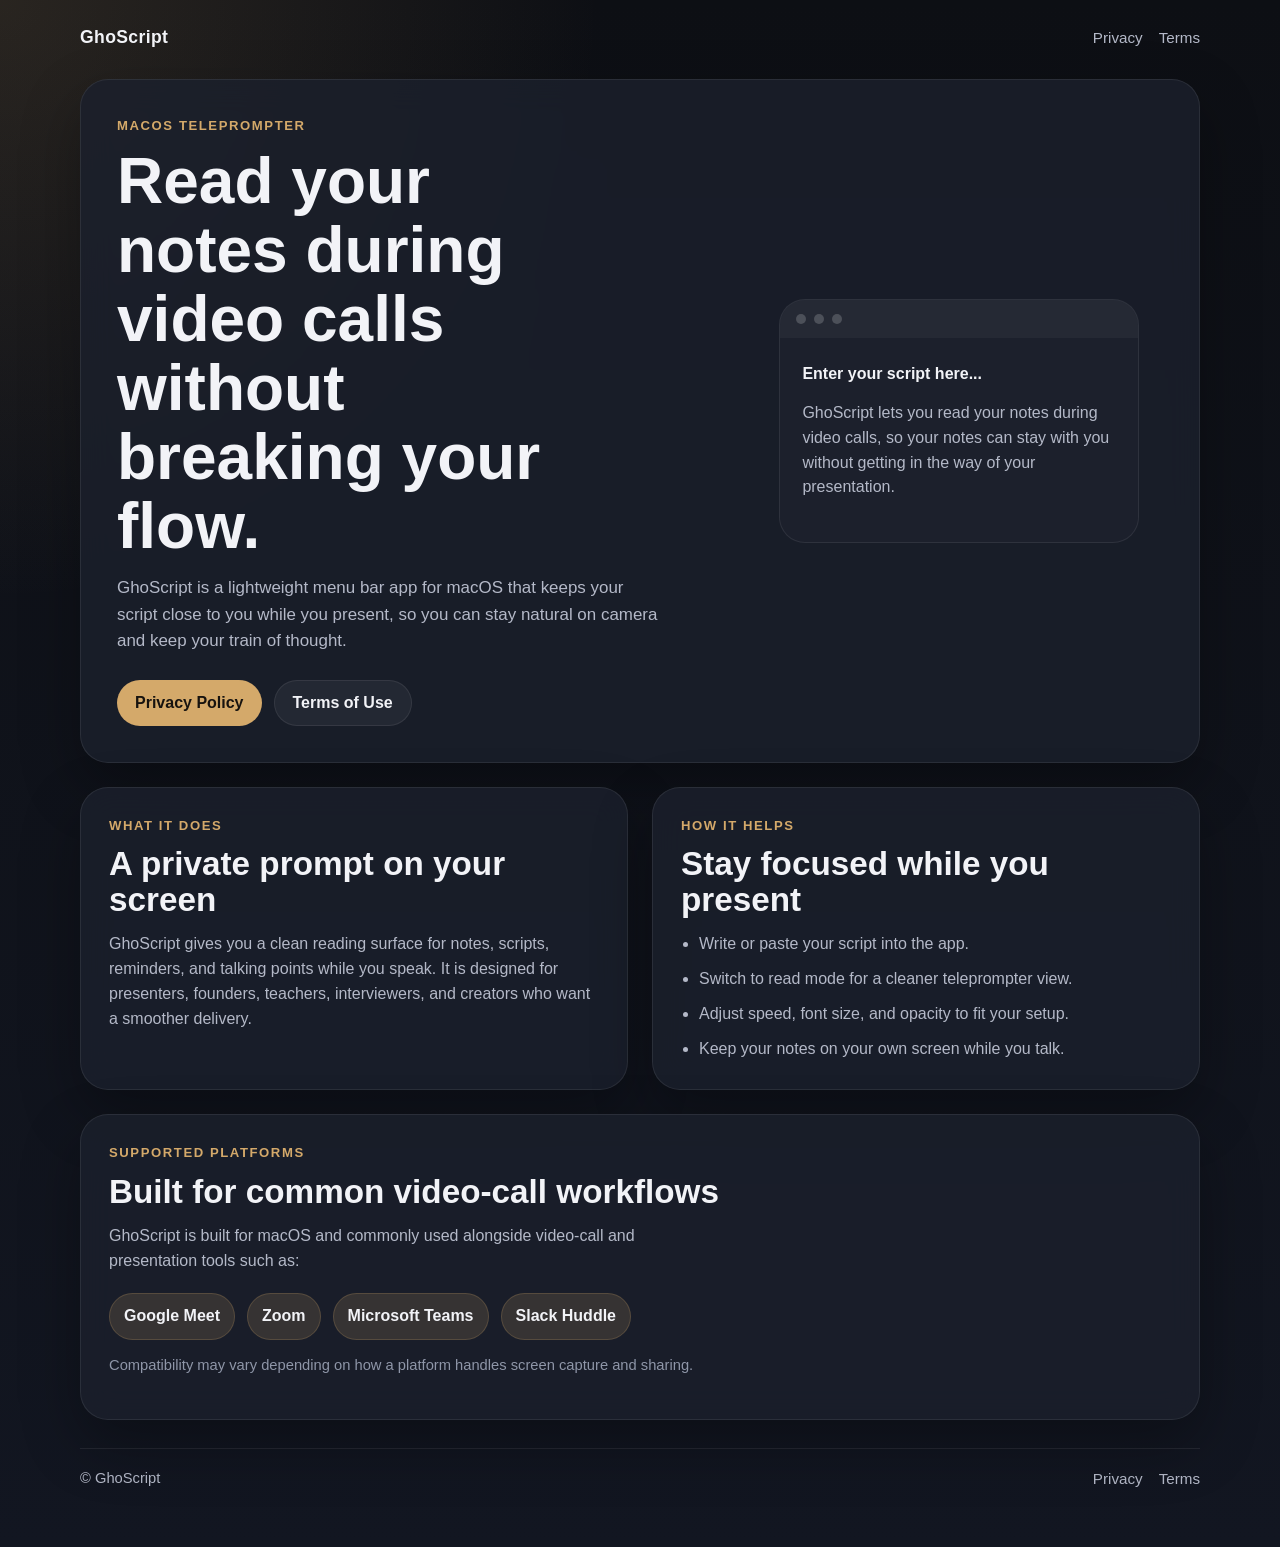
==== index.html @ 044b8652 "Initial GhoScript website" ====
<!DOCTYPE html>
<html lang="en">
  <head>
    <meta charset="UTF-8" />
    <meta name="viewport" content="width=device-width, initial-scale=1.0" />
    <title>GhoScript</title>
    <meta
      name="description"
      content="GhoScript is a macOS teleprompter that helps you read notes during video calls while keeping your presentation natural."
    />
    <link rel="stylesheet" href="./styles.css" />
  </head>
  <body>
    <div class="page-shell">
      <header class="site-header">
        <a class="brand" href="./index.html">GhoScript</a>
        <nav class="site-nav">
          <a href="./privacy.html">Privacy</a>
          <a href="./terms.html">Terms</a>
        </nav>
      </header>

      <main>
        <section class="hero card">
          <div class="hero-copy">
            <p class="eyebrow">macOS teleprompter</p>
            <h1>Read your notes during video calls without breaking your flow.</h1>
            <p class="lede">
              GhoScript is a lightweight menu bar app for macOS that keeps your
              script close to you while you present, so you can stay natural on
              camera and keep your train of thought.
            </p>
            <div class="hero-links">
              <a class="button button-primary" href="./privacy.html">Privacy Policy</a>
              <a class="button button-secondary" href="./terms.html">Terms of Use</a>
            </div>
          </div>
          <div class="hero-panel">
            <div class="mock-window">
              <div class="mock-window-top">
                <span></span><span></span><span></span>
              </div>
              <div class="mock-window-body">
                <p>Enter your script here...</p>
                <p>
                  GhoScript lets you read your notes during video calls, so your
                  notes can stay with you without getting in the way of your
                  presentation.
                </p>
              </div>
            </div>
          </div>
        </section>

        <section class="grid-section">
          <article class="card">
            <p class="section-label">What it does</p>
            <h2>A private prompt on your screen</h2>
            <p>
              GhoScript gives you a clean reading surface for notes, scripts,
              reminders, and talking points while you speak. It is designed for
              presenters, founders, teachers, interviewers, and creators who
              want a smoother delivery.
            </p>
          </article>

          <article class="card">
            <p class="section-label">How it helps</p>
            <h2>Stay focused while you present</h2>
            <ul class="feature-list">
              <li>Write or paste your script into the app.</li>
              <li>Switch to read mode for a cleaner teleprompter view.</li>
              <li>Adjust speed, font size, and opacity to fit your setup.</li>
              <li>Keep your notes on your own screen while you talk.</li>
            </ul>
          </article>
        </section>

        <section class="card platform-card">
          <p class="section-label">Supported platforms</p>
          <h2>Built for common video-call workflows</h2>
          <p class="section-intro">
            GhoScript is built for macOS and commonly used alongside video-call
            and presentation tools such as:
          </p>
          <div class="platform-grid">
            <div class="platform-pill">Google Meet</div>
            <div class="platform-pill">Zoom</div>
            <div class="platform-pill">Microsoft Teams</div>
            <div class="platform-pill">Slack Huddle</div>
          </div>
          <p class="footnote">
            Compatibility may vary depending on how a platform handles screen
            capture and sharing.
          </p>
        </section>
      </main>

      <footer class="site-footer">
        <span>© GhoScript</span>
        <div class="footer-links">
          <a href="./privacy.html">Privacy</a>
          <a href="./terms.html">Terms</a>
        </div>
      </footer>
    </div>
  </body>
</html>
---- styles.css ----
:root {
  --bg: #111319;
  --bg-soft: #191d27;
  --card: rgba(28, 32, 44, 0.82);
  --card-border: rgba(255, 255, 255, 0.08);
  --text: #f2f3f7;
  --muted: #b4b9c8;
  --accent: #d4a96a;
  --accent-soft: rgba(212, 169, 106, 0.16);
  --shadow: rgba(0, 0, 0, 0.3);
}

* {
  box-sizing: border-box;
}

html,
body {
  margin: 0;
  padding: 0;
  min-height: 100%;
  font-family: -apple-system, BlinkMacSystemFont, "Segoe UI", sans-serif;
  color: var(--text);
  background:
    radial-gradient(circle at top left, rgba(212, 169, 106, 0.14), transparent 30%),
    linear-gradient(180deg, #0d0f14 0%, #121621 100%);
}

body {
  line-height: 1.55;
}

a {
  color: inherit;
  text-decoration: none;
}

.page-shell {
  width: min(1120px, calc(100% - 32px));
  margin: 0 auto;
  padding: 24px 0 56px;
}

.site-header,
.site-footer {
  display: flex;
  align-items: center;
  justify-content: space-between;
  gap: 16px;
}

.site-header {
  margin-bottom: 28px;
}

.brand {
  font-size: 1.1rem;
  font-weight: 700;
  letter-spacing: 0.02em;
}

.site-nav,
.footer-links {
  display: flex;
  gap: 16px;
  color: var(--muted);
  font-size: 0.95rem;
}

.card {
  background: var(--card);
  border: 1px solid var(--card-border);
  border-radius: 28px;
  box-shadow: 0 24px 60px var(--shadow);
  backdrop-filter: blur(16px);
}

.hero {
  display: grid;
  grid-template-columns: 1.2fr 0.8fr;
  gap: 28px;
  padding: 36px;
  margin-bottom: 24px;
}

.eyebrow,
.section-label {
  margin: 0 0 10px;
  color: var(--accent);
  font-size: 0.82rem;
  font-weight: 700;
  text-transform: uppercase;
  letter-spacing: 0.12em;
}

h1,
h2 {
  margin: 0 0 14px;
  line-height: 1.08;
}

h1 {
  font-size: clamp(2.6rem, 5vw, 4.7rem);
  max-width: 12ch;
}

h2 {
  font-size: clamp(1.5rem, 2.6vw, 2.1rem);
}

p {
  margin: 0 0 14px;
  color: var(--muted);
}

.lede {
  max-width: 58ch;
  font-size: 1.06rem;
}

.hero-links {
  display: flex;
  flex-wrap: wrap;
  gap: 12px;
  margin-top: 26px;
}

.button {
  display: inline-flex;
  align-items: center;
  justify-content: center;
  min-height: 46px;
  padding: 0 18px;
  border-radius: 999px;
  font-weight: 600;
}

.button-primary {
  background: var(--accent);
  color: #17130f;
}

.button-secondary {
  background: rgba(255, 255, 255, 0.05);
  border: 1px solid rgba(255, 255, 255, 0.08);
}

.hero-panel {
  display: flex;
  align-items: center;
  justify-content: center;
}

.mock-window {
  width: min(360px, 100%);
  border-radius: 26px;
  overflow: hidden;
  border: 1px solid rgba(255, 255, 255, 0.08);
  background: #1c202c;
}

.mock-window-top {
  display: flex;
  gap: 8px;
  padding: 14px 16px;
  background: rgba(255, 255, 255, 0.04);
}

.mock-window-top span {
  width: 10px;
  height: 10px;
  border-radius: 50%;
  background: rgba(255, 255, 255, 0.18);
}

.mock-window-body {
  padding: 24px 22px 28px;
}

.mock-window-body p:first-child {
  color: var(--text);
  font-weight: 600;
}

.grid-section {
  display: grid;
  grid-template-columns: repeat(2, minmax(0, 1fr));
  gap: 24px;
  margin-bottom: 24px;
}

.grid-section .card,
.platform-card {
  padding: 28px;
}

.feature-list {
  margin: 0;
  padding-left: 18px;
  color: var(--muted);
}

.feature-list li + li {
  margin-top: 10px;
}

.section-intro {
  max-width: 60ch;
}

.platform-grid {
  display: flex;
  flex-wrap: wrap;
  gap: 12px;
  margin: 20px 0 14px;
}

.platform-pill {
  padding: 10px 14px;
  border-radius: 999px;
  background: var(--accent-soft);
  border: 1px solid rgba(212, 169, 106, 0.2);
  color: var(--text);
  font-weight: 600;
}

.footnote,
.legal-meta {
  color: #8f96a8;
  font-size: 0.92rem;
}

.site-footer {
  margin-top: 28px;
  padding-top: 18px;
  color: var(--muted);
  border-top: 1px solid rgba(255, 255, 255, 0.08);
  font-size: 0.92rem;
}

.legal-shell {
  max-width: 920px;
}

.legal-card {
  padding: 32px;
}

.legal-card h2 {
  margin-top: 28px;
  font-size: 1.22rem;
}

@media (max-width: 860px) {
  .hero,
  .grid-section {
    grid-template-columns: 1fr;
  }

  .hero {
    padding: 26px;
  }

  h1 {
    max-width: none;
  }
}

@media (max-width: 560px) {
  .page-shell {
    width: min(100% - 20px, 1120px);
    padding-top: 16px;
  }

  .site-header,
  .site-footer {
    flex-direction: column;
    align-items: flex-start;
  }

  .hero,
  .grid-section .card,
  .platform-card,
  .legal-card {
    padding: 22px;
  }
}
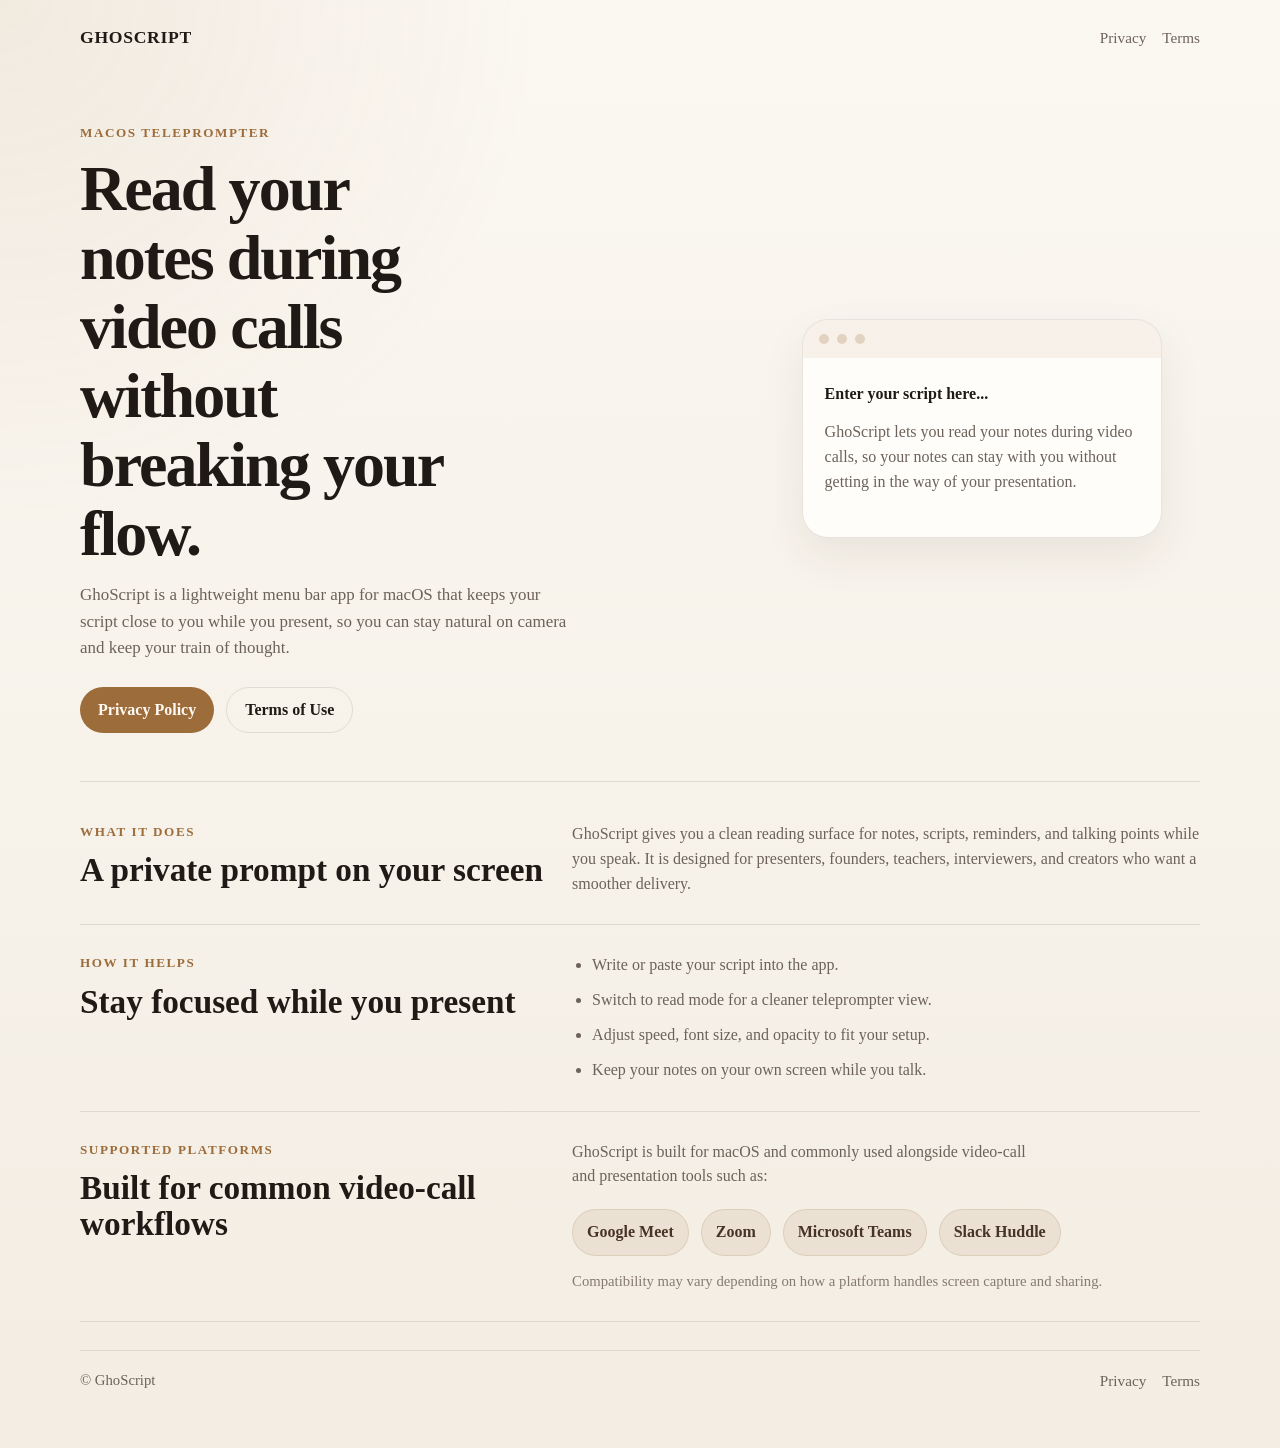
==== commit fff95a53: "Refine homepage layout and styling" ====
--- a/index.html
+++ b/index.html
@@ -21,7 +21,7 @@
       </header>
 
       <main>
-        <section class="hero card">
+        <section class="hero">
           <div class="hero-copy">
             <p class="eyebrow">macOS teleprompter</p>
             <h1>Read your notes during video calls without breaking your flow.</h1>
@@ -52,47 +52,57 @@
           </div>
         </section>
 
-        <section class="grid-section">
-          <article class="card">
+        <section class="info-section">
+          <div class="section-heading">
             <p class="section-label">What it does</p>
             <h2>A private prompt on your screen</h2>
+          </div>
+          <div class="section-body">
             <p>
               GhoScript gives you a clean reading surface for notes, scripts,
               reminders, and talking points while you speak. It is designed for
               presenters, founders, teachers, interviewers, and creators who
               want a smoother delivery.
             </p>
-          </article>
+          </div>
+        </section>
 
-          <article class="card">
+        <section class="info-section">
+          <div class="section-heading">
             <p class="section-label">How it helps</p>
             <h2>Stay focused while you present</h2>
+          </div>
+          <div class="section-body">
             <ul class="feature-list">
               <li>Write or paste your script into the app.</li>
               <li>Switch to read mode for a cleaner teleprompter view.</li>
               <li>Adjust speed, font size, and opacity to fit your setup.</li>
               <li>Keep your notes on your own screen while you talk.</li>
             </ul>
-          </article>
+          </div>
         </section>
 
-        <section class="card platform-card">
-          <p class="section-label">Supported platforms</p>
-          <h2>Built for common video-call workflows</h2>
-          <p class="section-intro">
-            GhoScript is built for macOS and commonly used alongside video-call
-            and presentation tools such as:
-          </p>
-          <div class="platform-grid">
-            <div class="platform-pill">Google Meet</div>
-            <div class="platform-pill">Zoom</div>
-            <div class="platform-pill">Microsoft Teams</div>
-            <div class="platform-pill">Slack Huddle</div>
+        <section class="info-section platform-section">
+          <div class="section-heading">
+            <p class="section-label">Supported platforms</p>
+            <h2>Built for common video-call workflows</h2>
           </div>
-          <p class="footnote">
-            Compatibility may vary depending on how a platform handles screen
-            capture and sharing.
-          </p>
+          <div class="section-body">
+            <p class="section-intro">
+              GhoScript is built for macOS and commonly used alongside
+              video-call and presentation tools such as:
+            </p>
+            <div class="platform-grid">
+              <div class="platform-pill">Google Meet</div>
+              <div class="platform-pill">Zoom</div>
+              <div class="platform-pill">Microsoft Teams</div>
+              <div class="platform-pill">Slack Huddle</div>
+            </div>
+            <p class="footnote">
+              Compatibility may vary depending on how a platform handles screen
+              capture and sharing.
+            </p>
+          </div>
         </section>
       </main>
 
--- a/styles.css
+++ b/styles.css
@@ -1,13 +1,14 @@
 :root {
-  --bg: #111319;
-  --bg-soft: #191d27;
-  --card: rgba(28, 32, 44, 0.82);
-  --card-border: rgba(255, 255, 255, 0.08);
-  --text: #f2f3f7;
-  --muted: #b4b9c8;
-  --accent: #d4a96a;
-  --accent-soft: rgba(212, 169, 106, 0.16);
-  --shadow: rgba(0, 0, 0, 0.3);
+  --bg: #f7f3eb;
+  --bg-soft: #fffdf8;
+  --card: rgba(255, 252, 245, 0.88);
+  --card-border: rgba(62, 48, 35, 0.1);
+  --text: #201a16;
+  --muted: #6c625a;
+  --accent: #9d6c3b;
+  --accent-soft: rgba(157, 108, 59, 0.1);
+  --shadow: rgba(55, 38, 22, 0.08);
+  --line: rgba(62, 48, 35, 0.12);
 }
 
 * {
@@ -19,11 +20,11 @@
   margin: 0;
   padding: 0;
   min-height: 100%;
-  font-family: -apple-system, BlinkMacSystemFont, "Segoe UI", sans-serif;
+  font-family: Georgia, "Times New Roman", serif;
   color: var(--text);
   background:
-    radial-gradient(circle at top left, rgba(212, 169, 106, 0.14), transparent 30%),
-    linear-gradient(180deg, #0d0f14 0%, #121621 100%);
+    radial-gradient(circle at top left, rgba(157, 108, 59, 0.1), transparent 28%),
+    linear-gradient(180deg, #fbf8f2 0%, #f3ede3 100%);
 }
 
 body {
@@ -56,7 +57,8 @@
 .brand {
   font-size: 1.1rem;
   font-weight: 700;
-  letter-spacing: 0.02em;
+  letter-spacing: 0.04em;
+  text-transform: uppercase;
 }
 
 .site-nav,
@@ -72,15 +74,15 @@
   border: 1px solid var(--card-border);
   border-radius: 28px;
   box-shadow: 0 24px 60px var(--shadow);
-  backdrop-filter: blur(16px);
 }
 
 .hero {
   display: grid;
   grid-template-columns: 1.2fr 0.8fr;
   gap: 28px;
-  padding: 36px;
-  margin-bottom: 24px;
+  padding: 44px 0 48px;
+  margin-bottom: 12px;
+  border-bottom: 1px solid var(--line);
 }
 
 .eyebrow,
@@ -102,6 +104,7 @@
 h1 {
   font-size: clamp(2.6rem, 5vw, 4.7rem);
   max-width: 12ch;
+  letter-spacing: -0.03em;
 }
 
 h2 {
@@ -137,12 +140,12 @@
 
 .button-primary {
   background: var(--accent);
-  color: #17130f;
+  color: #fffaf3;
 }
 
 .button-secondary {
-  background: rgba(255, 255, 255, 0.05);
-  border: 1px solid rgba(255, 255, 255, 0.08);
+  background: transparent;
+  border: 1px solid var(--line);
 }
 
 .hero-panel {
@@ -155,22 +158,23 @@
   width: min(360px, 100%);
   border-radius: 26px;
   overflow: hidden;
-  border: 1px solid rgba(255, 255, 255, 0.08);
-  background: #1c202c;
+  border: 1px solid rgba(62, 48, 35, 0.12);
+  background: #fffdf9;
+  box-shadow: 0 18px 44px var(--shadow);
 }
 
 .mock-window-top {
   display: flex;
   gap: 8px;
   padding: 14px 16px;
-  background: rgba(255, 255, 255, 0.04);
+  background: rgba(157, 108, 59, 0.08);
 }
 
 .mock-window-top span {
   width: 10px;
   height: 10px;
   border-radius: 50%;
-  background: rgba(255, 255, 255, 0.18);
+  background: rgba(157, 108, 59, 0.24);
 }
 
 .mock-window-body {
@@ -182,21 +186,22 @@
   font-weight: 600;
 }
 
-.grid-section {
+.info-section {
   display: grid;
-  grid-template-columns: repeat(2, minmax(0, 1fr));
-  gap: 24px;
-  margin-bottom: 24px;
-}
-
-.grid-section .card,
-.platform-card {
-  padding: 28px;
+  grid-template-columns: minmax(220px, 0.85fr) minmax(0, 1.15fr);
+  gap: 28px;
+  padding: 28px 0;
+  border-bottom: 1px solid var(--line);
+}
+
+.section-heading h2,
+.section-body > *:last-child {
+  margin-bottom: 0;
 }
 
 .feature-list {
   margin: 0;
-  padding-left: 18px;
+  padding-left: 20px;
   color: var(--muted);
 }
 
@@ -219,14 +224,14 @@
   padding: 10px 14px;
   border-radius: 999px;
   background: var(--accent-soft);
-  border: 1px solid rgba(212, 169, 106, 0.2);
-  color: var(--text);
+  border: 1px solid rgba(157, 108, 59, 0.16);
+  color: #473427;
   font-weight: 600;
 }
 
 .footnote,
 .legal-meta {
-  color: #8f96a8;
+  color: #877a70;
   font-size: 0.92rem;
 }
 
@@ -234,7 +239,7 @@
   margin-top: 28px;
   padding-top: 18px;
   color: var(--muted);
-  border-top: 1px solid rgba(255, 255, 255, 0.08);
+  border-top: 1px solid var(--line);
   font-size: 0.92rem;
 }
 
@@ -253,12 +258,12 @@
 
 @media (max-width: 860px) {
   .hero,
-  .grid-section {
+  .info-section {
     grid-template-columns: 1fr;
   }
 
   .hero {
-    padding: 26px;
+    padding: 28px 0 36px;
   }
 
   h1 {
@@ -279,9 +284,12 @@
   }
 
   .hero,
-  .grid-section .card,
-  .platform-card,
   .legal-card {
     padding: 22px;
   }
-}
+
+  .hero {
+    padding-left: 0;
+    padding-right: 0;
+  }
+}
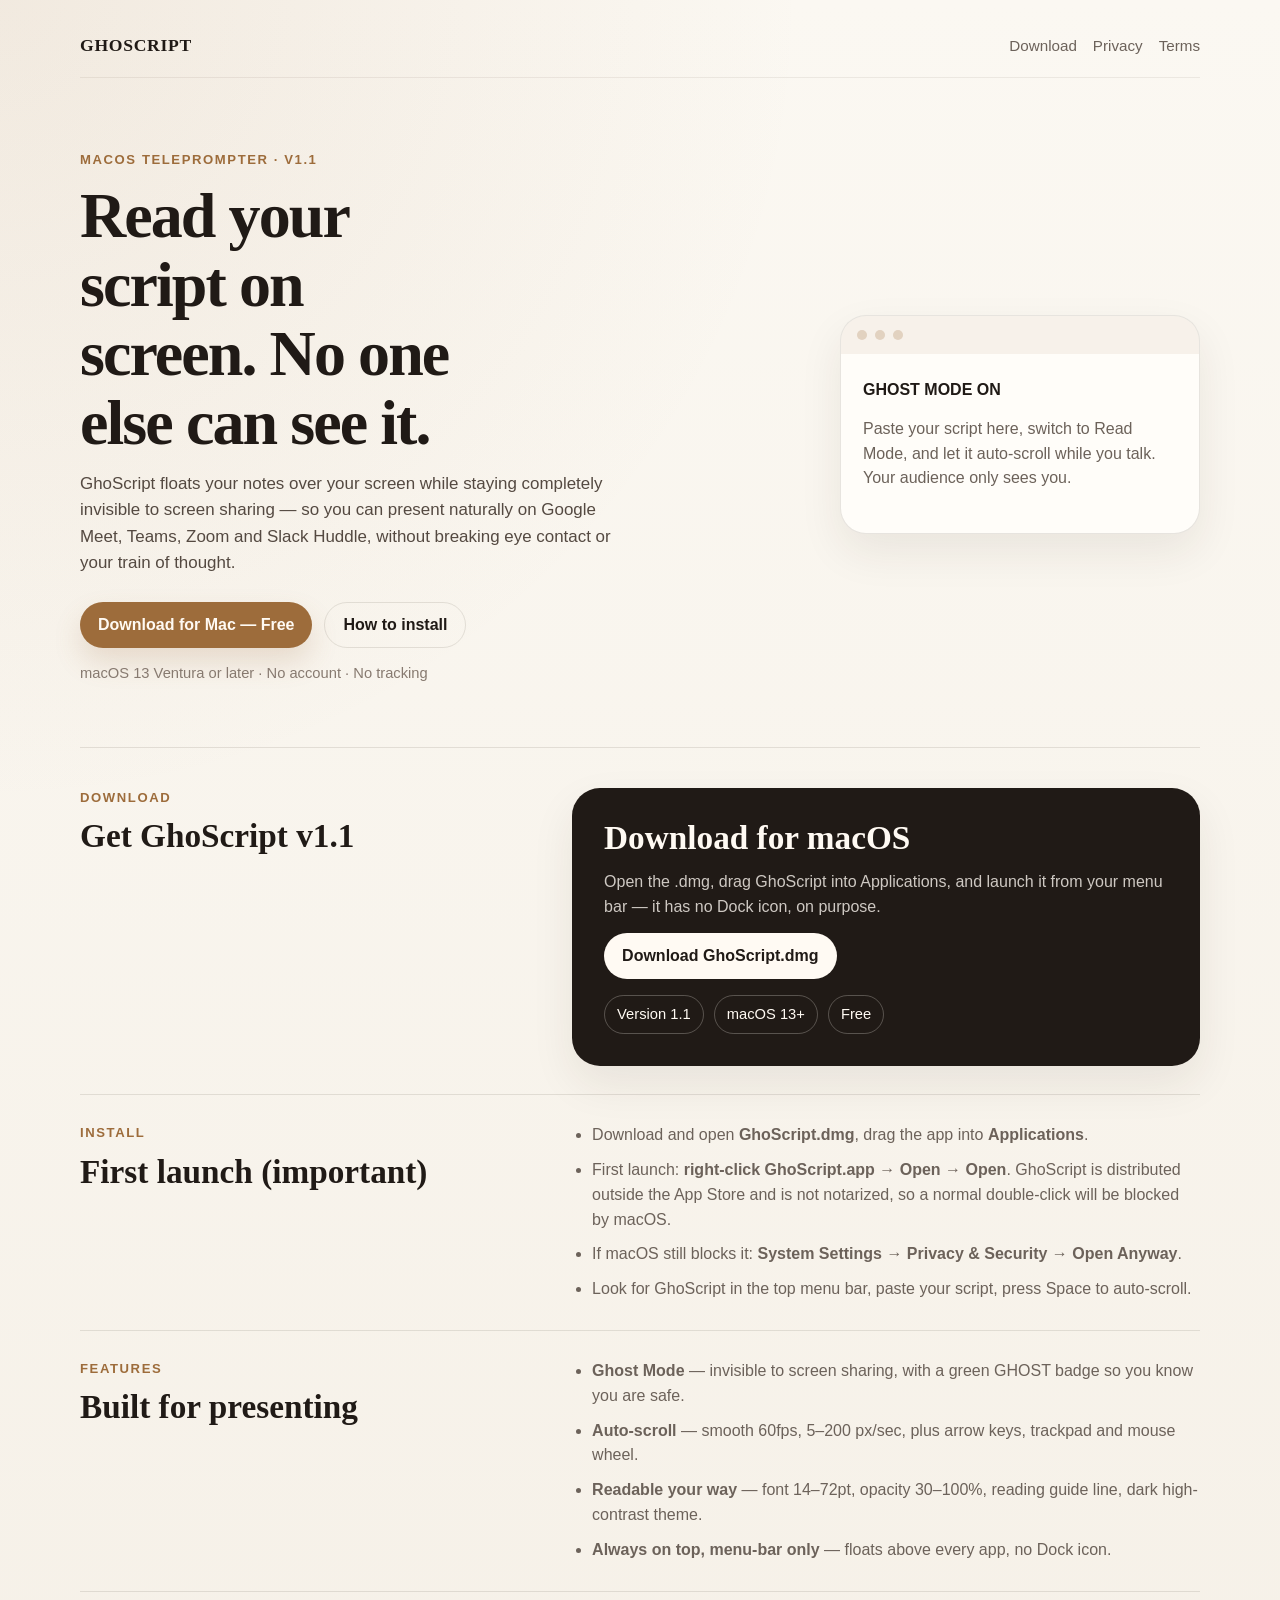
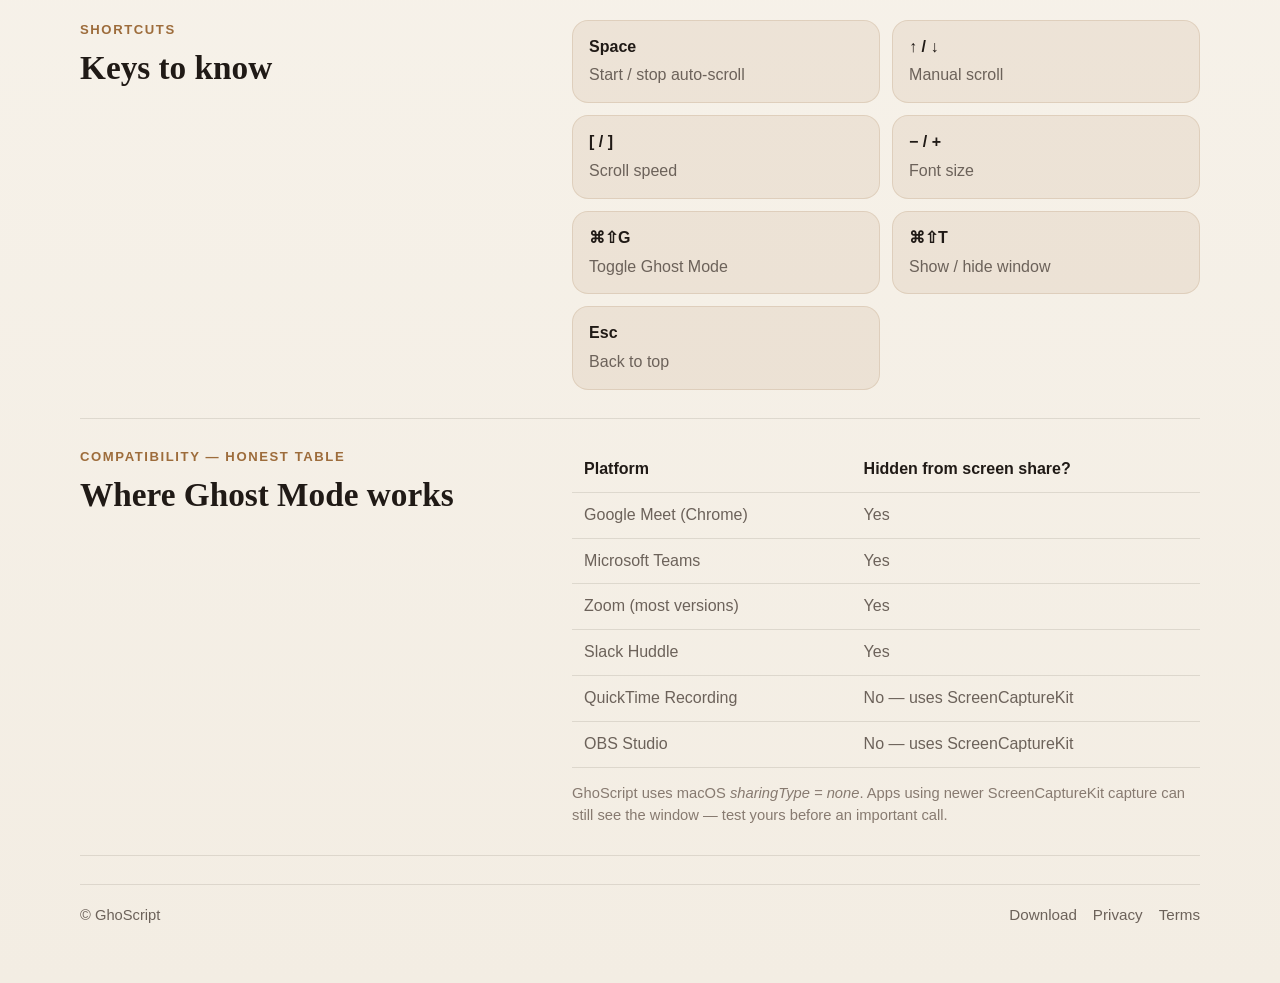
==== commit 62e88186: "Add download: GhoScript v1.1 DMG button, install guide, shortcuts, compatibility" ====
--- a/index.html
+++ b/index.html
@@ -3,11 +3,8 @@
   <head>
     <meta charset="UTF-8" />
     <meta name="viewport" content="width=device-width, initial-scale=1.0" />
-    <title>GhoScript</title>
-    <meta
-      name="description"
-      content="GhoScript is a macOS teleprompter that helps you read notes during video calls while keeping your presentation natural."
-    />
+    <title>GhoScript — The Invisible Teleprompter for macOS</title>
+    <meta name="description" content="GhoScript is an invisible macOS teleprompter. Read your script during video calls — no one on screen share can see it. Free download for macOS 13+." />
     <link rel="stylesheet" href="./styles.css" />
   </head>
   <body>
@@ -15,103 +12,104 @@
       <header class="site-header">
         <a class="brand" href="./index.html">GhoScript</a>
         <nav class="site-nav">
+          <a href="#download">Download</a>
           <a href="./privacy.html">Privacy</a>
           <a href="./terms.html">Terms</a>
         </nav>
       </header>
-
       <main>
         <section class="hero">
           <div class="hero-copy">
-            <p class="eyebrow">macOS teleprompter</p>
-            <h1>Read your notes during video calls without breaking your flow.</h1>
-            <p class="lede">
-              GhoScript is a lightweight menu bar app for macOS that keeps your
-              script close to you while you present, so you can stay natural on
-              camera and keep your train of thought.
-            </p>
+            <p class="eyebrow">macOS teleprompter · v1.1</p>
+            <h1>Read your script on screen. No one else can see it.</h1>
+            <p class="lede">GhoScript floats your notes over your screen while staying completely invisible to screen sharing — so you can present naturally on Google Meet, Teams, Zoom and Slack Huddle, without breaking eye contact or your train of thought.</p>
             <div class="hero-links">
-              <a class="button button-primary" href="./privacy.html">Privacy Policy</a>
-              <a class="button button-secondary" href="./terms.html">Terms of Use</a>
+              <a class="button button-primary" href="https://github.com/HiVannie/GhoScript-intro-website/releases/download/v1.1/GhoScript.dmg">Download for Mac — Free</a>
+              <a class="button button-secondary" href="#install">How to install</a>
             </div>
+            <p class="footnote" style="margin-top:14px">macOS 13 Ventura or later · No account · No tracking</p>
           </div>
           <div class="hero-panel">
             <div class="mock-window">
-              <div class="mock-window-top">
-                <span></span><span></span><span></span>
-              </div>
+              <div class="mock-window-top"><span></span><span></span><span></span></div>
               <div class="mock-window-body">
-                <p>Enter your script here...</p>
-                <p>
-                  GhoScript lets you read your notes during video calls, so your
-                  notes can stay with you without getting in the way of your
-                  presentation.
-                </p>
+                <p>GHOST MODE ON</p>
+                <p>Paste your script here, switch to Read Mode, and let it auto-scroll while you talk. Your audience only sees you.</p>
               </div>
             </div>
           </div>
         </section>
 
-        <section class="info-section">
-          <div class="section-heading">
-            <p class="section-label">What it does</p>
-            <h2>A private prompt on your screen</h2>
+        <section class="info-section" id="download">
+          <div class="section-heading"><p class="section-label">Download</p><h2>Get GhoScript v1.1</h2></div>
+          <div class="section-body">
+            <div class="download-card">
+              <h2 style="color:#fffaf3">Download for macOS</h2>
+              <p>Open the .dmg, drag GhoScript into Applications, and launch it from your menu bar — it has no Dock icon, on purpose.</p>
+              <a class="button button-primary" href="https://github.com/HiVannie/GhoScript-intro-website/releases/download/v1.1/GhoScript.dmg">Download GhoScript.dmg</a>
+              <div class="download-meta"><span>Version 1.1</span><span>macOS 13+</span><span>Free</span></div>
+            </div>
           </div>
+        </section>
+
+        <section class="info-section" id="install">
+          <div class="section-heading"><p class="section-label">Install</p><h2>First launch (important)</h2></div>
           <div class="section-body">
-            <p>
-              GhoScript gives you a clean reading surface for notes, scripts,
-              reminders, and talking points while you speak. It is designed for
-              presenters, founders, teachers, interviewers, and creators who
-              want a smoother delivery.
-            </p>
+            <ul class="feature-list">
+              <li>Download and open <strong>GhoScript.dmg</strong>, drag the app into <strong>Applications</strong>.</li>
+              <li>First launch: <strong>right-click GhoScript.app → Open → Open</strong>. GhoScript is distributed outside the App Store and is not notarized, so a normal double-click will be blocked by macOS.</li>
+              <li>If macOS still blocks it: <strong>System Settings → Privacy &amp; Security → Open Anyway</strong>.</li>
+              <li>Look for GhoScript in the top menu bar, paste your script, press Space to auto-scroll.</li>
+            </ul>
           </div>
         </section>
 
         <section class="info-section">
-          <div class="section-heading">
-            <p class="section-label">How it helps</p>
-            <h2>Stay focused while you present</h2>
-          </div>
+          <div class="section-heading"><p class="section-label">Features</p><h2>Built for presenting</h2></div>
           <div class="section-body">
             <ul class="feature-list">
-              <li>Write or paste your script into the app.</li>
-              <li>Switch to read mode for a cleaner teleprompter view.</li>
-              <li>Adjust speed, font size, and opacity to fit your setup.</li>
-              <li>Keep your notes on your own screen while you talk.</li>
+              <li><strong>Ghost Mode</strong> — invisible to screen sharing, with a green GHOST badge so you know you are safe.</li>
+              <li><strong>Auto-scroll</strong> — smooth 60fps, 5–200 px/sec, plus arrow keys, trackpad and mouse wheel.</li>
+              <li><strong>Readable your way</strong> — font 14–72pt, opacity 30–100%, reading guide line, dark high-contrast theme.</li>
+              <li><strong>Always on top, menu-bar only</strong> — floats above every app, no Dock icon.</li>
             </ul>
           </div>
         </section>
 
+        <section class="info-section">
+          <div class="section-heading"><p class="section-label">Shortcuts</p><h2>Keys to know</h2></div>
+          <div class="section-body">
+            <div class="shortcut-grid">
+              <div class="shortcut-item"><strong>Space</strong>Start / stop auto-scroll</div>
+              <div class="shortcut-item"><strong>↑ / ↓</strong>Manual scroll</div>
+              <div class="shortcut-item"><strong>[ / ]</strong>Scroll speed</div>
+              <div class="shortcut-item"><strong>− / +</strong>Font size</div>
+              <div class="shortcut-item"><strong>⌘⇧G</strong>Toggle Ghost Mode</div>
+              <div class="shortcut-item"><strong>⌘⇧T</strong>Show / hide window</div>
+              <div class="shortcut-item"><strong>Esc</strong>Back to top</div>
+            </div>
+          </div>
+        </section>
+
         <section class="info-section platform-section">
-          <div class="section-heading">
-            <p class="section-label">Supported platforms</p>
-            <h2>Built for common video-call workflows</h2>
-          </div>
+          <div class="section-heading"><p class="section-label">Compatibility — honest table</p><h2>Where Ghost Mode works</h2></div>
           <div class="section-body">
-            <p class="section-intro">
-              GhoScript is built for macOS and commonly used alongside
-              video-call and presentation tools such as:
-            </p>
-            <div class="platform-grid">
-              <div class="platform-pill">Google Meet</div>
-              <div class="platform-pill">Zoom</div>
-              <div class="platform-pill">Microsoft Teams</div>
-              <div class="platform-pill">Slack Huddle</div>
-            </div>
-            <p class="footnote">
-              Compatibility may vary depending on how a platform handles screen
-              capture and sharing.
-            </p>
+            <table class="compat-table">
+              <tr><th>Platform</th><th>Hidden from screen share?</th></tr>
+              <tr><td>Google Meet (Chrome)</td><td>Yes</td></tr>
+              <tr><td>Microsoft Teams</td><td>Yes</td></tr>
+              <tr><td>Zoom (most versions)</td><td>Yes</td></tr>
+              <tr><td>Slack Huddle</td><td>Yes</td></tr>
+              <tr><td>QuickTime Recording</td><td>No — uses ScreenCaptureKit</td></tr>
+              <tr><td>OBS Studio</td><td>No — uses ScreenCaptureKit</td></tr>
+            </table>
+            <p class="footnote" style="margin-top:14px">GhoScript uses macOS <em>sharingType = none</em>. Apps using newer ScreenCaptureKit capture can still see the window — test yours before an important call.</p>
           </div>
         </section>
       </main>
-
       <footer class="site-footer">
         <span>© GhoScript</span>
-        <div class="footer-links">
-          <a href="./privacy.html">Privacy</a>
-          <a href="./terms.html">Terms</a>
-        </div>
+        <div class="footer-links"><a href="#download">Download</a><a href="./privacy.html">Privacy</a><a href="./terms.html">Terms</a></div>
       </footer>
     </div>
   </body>
--- a/styles.css
+++ b/styles.css
@@ -20,7 +20,7 @@
   margin: 0;
   padding: 0;
   min-height: 100%;
-  font-family: Georgia, "Times New Roman", serif;
+  font-family: "Avenir Next", Avenir, "Segoe UI", sans-serif;
   color: var(--text);
   background:
     radial-gradient(circle at top left, rgba(157, 108, 59, 0.1), transparent 28%),
@@ -31,6 +31,10 @@
   line-height: 1.55;
 }
 
+main {
+  display: grid;
+}
+
 a {
   color: inherit;
   text-decoration: none;
@@ -52,6 +56,8 @@
 
 .site-header {
   margin-bottom: 28px;
+  padding: 8px 0 18px;
+  border-bottom: 1px solid rgba(62, 48, 35, 0.08);
 }
 
 .brand {
@@ -59,6 +65,7 @@
   font-weight: 700;
   letter-spacing: 0.04em;
   text-transform: uppercase;
+  font-family: Georgia, "Times New Roman", serif;
 }
 
 .site-nav,
@@ -67,13 +74,24 @@
   gap: 16px;
   color: var(--muted);
   font-size: 0.95rem;
+}
+
+.site-nav a,
+.footer-links a {
+  transition: color 160ms ease;
+}
+
+.site-nav a:hover,
+.footer-links a:hover,
+.site-nav a[aria-current="page"] {
+  color: var(--text);
 }
 
 .card {
   background: var(--card);
   border: 1px solid var(--card-border);
   border-radius: 28px;
-  box-shadow: 0 24px 60px var(--shadow);
+  box-shadow: 0 18px 44px var(--shadow);
 }
 
 .hero {
@@ -99,6 +117,8 @@
 h2 {
   margin: 0 0 14px;
   line-height: 1.08;
+  font-family: Georgia, "Times New Roman", serif;
+  font-weight: 700;
 }
 
 h1 {
@@ -119,6 +139,7 @@
 .lede {
   max-width: 58ch;
   font-size: 1.06rem;
+  color: #544941;
 }
 
 .hero-links {
@@ -136,11 +157,16 @@
   padding: 0 18px;
   border-radius: 999px;
   font-weight: 600;
+  transition:
+    transform 160ms ease,
+    box-shadow 160ms ease,
+    border-color 160ms ease;
 }
 
 .button-primary {
   background: var(--accent);
   color: #fffaf3;
+  box-shadow: 0 14px 28px rgba(157, 108, 59, 0.18);
 }
 
 .button-secondary {
@@ -148,10 +174,18 @@
   border: 1px solid var(--line);
 }
 
+.button:hover {
+  transform: translateY(-1px);
+}
+
+.button-secondary:hover {
+  border-color: rgba(62, 48, 35, 0.22);
+}
+
 .hero-panel {
   display: flex;
   align-items: center;
-  justify-content: center;
+  justify-content: flex-end;
 }
 
 .mock-window {
@@ -186,6 +220,10 @@
   font-weight: 600;
 }
 
+.section-heading {
+  max-width: 24rem;
+}
+
 .info-section {
   display: grid;
   grid-template-columns: minmax(220px, 0.85fr) minmax(0, 1.15fr);
@@ -249,6 +287,7 @@
 
 .legal-card {
   padding: 32px;
+  background: rgba(255, 253, 249, 0.96);
 }
 
 .legal-card h2 {
@@ -283,13 +322,19 @@
     align-items: flex-start;
   }
 
-  .hero,
   .legal-card {
     padding: 22px;
   }
-
-  .hero {
-    padding-left: 0;
-    padding-right: 0;
-  }
-}
+}
+/* --- GhoScript download additions (append to styles.css) --- */
+.download-card{background:#201a16;color:#fffaf3;border-radius:28px;padding:32px;box-shadow:0 18px 44px var(--shadow)}
+.download-card p{color:rgba(255,250,243,.78)}
+.download-card .button-primary{background:#fffaf3;color:#201a16;box-shadow:none}
+.download-meta{display:flex;flex-wrap:wrap;gap:10px;margin-top:16px;font-size:.92rem}
+.download-meta span{border:1px solid rgba(255,250,243,.25);border-radius:999px;padding:7px 12px}
+.shortcut-grid{display:grid;grid-template-columns:repeat(auto-fit,minmax(210px,1fr));gap:12px}
+.shortcut-item{background:var(--accent-soft);border:1px solid rgba(157,108,59,.16);border-radius:16px;padding:14px 16px;color:var(--muted)}
+.shortcut-item strong{color:var(--text);display:block;margin-bottom:4px}
+.compat-table{width:100%;border-collapse:collapse;color:var(--muted)}
+.compat-table th,.compat-table td{padding:10px 12px;border-bottom:1px solid var(--line);text-align:left}
+.compat-table th{color:var(--text)}
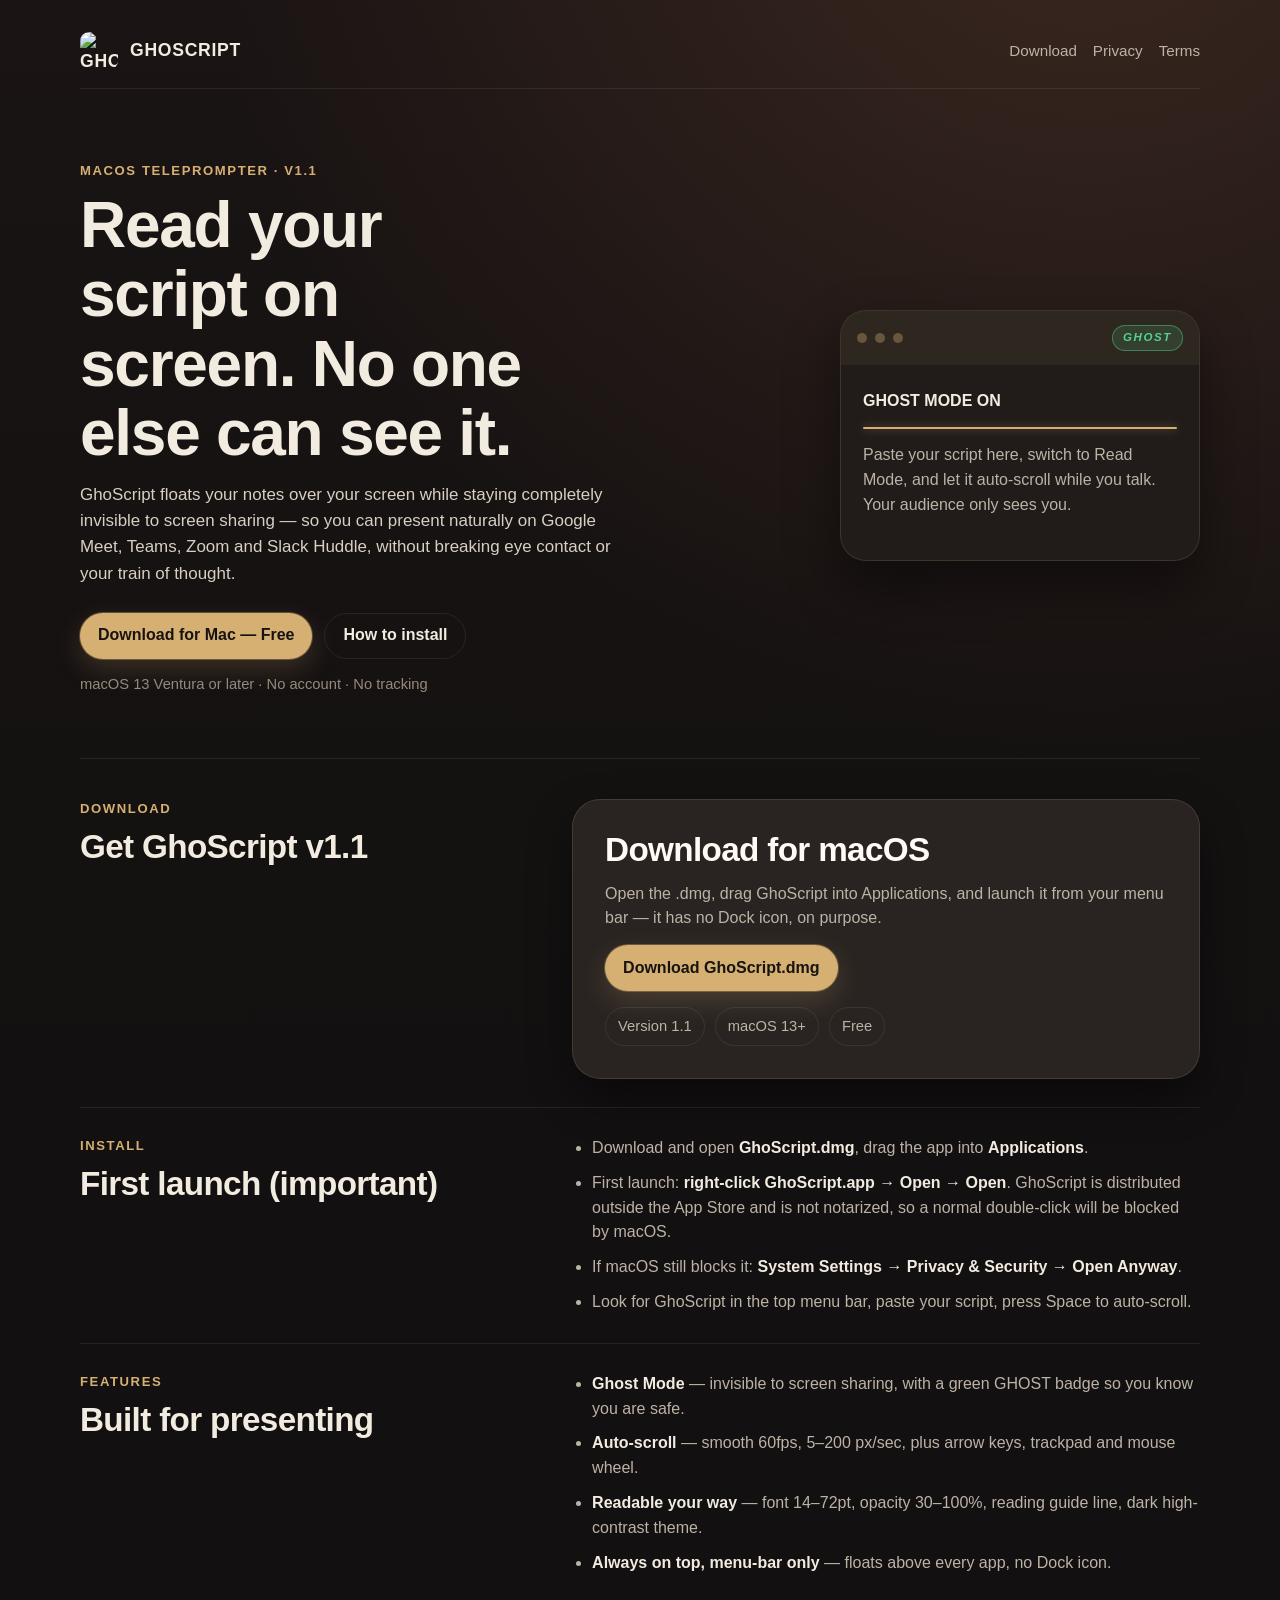
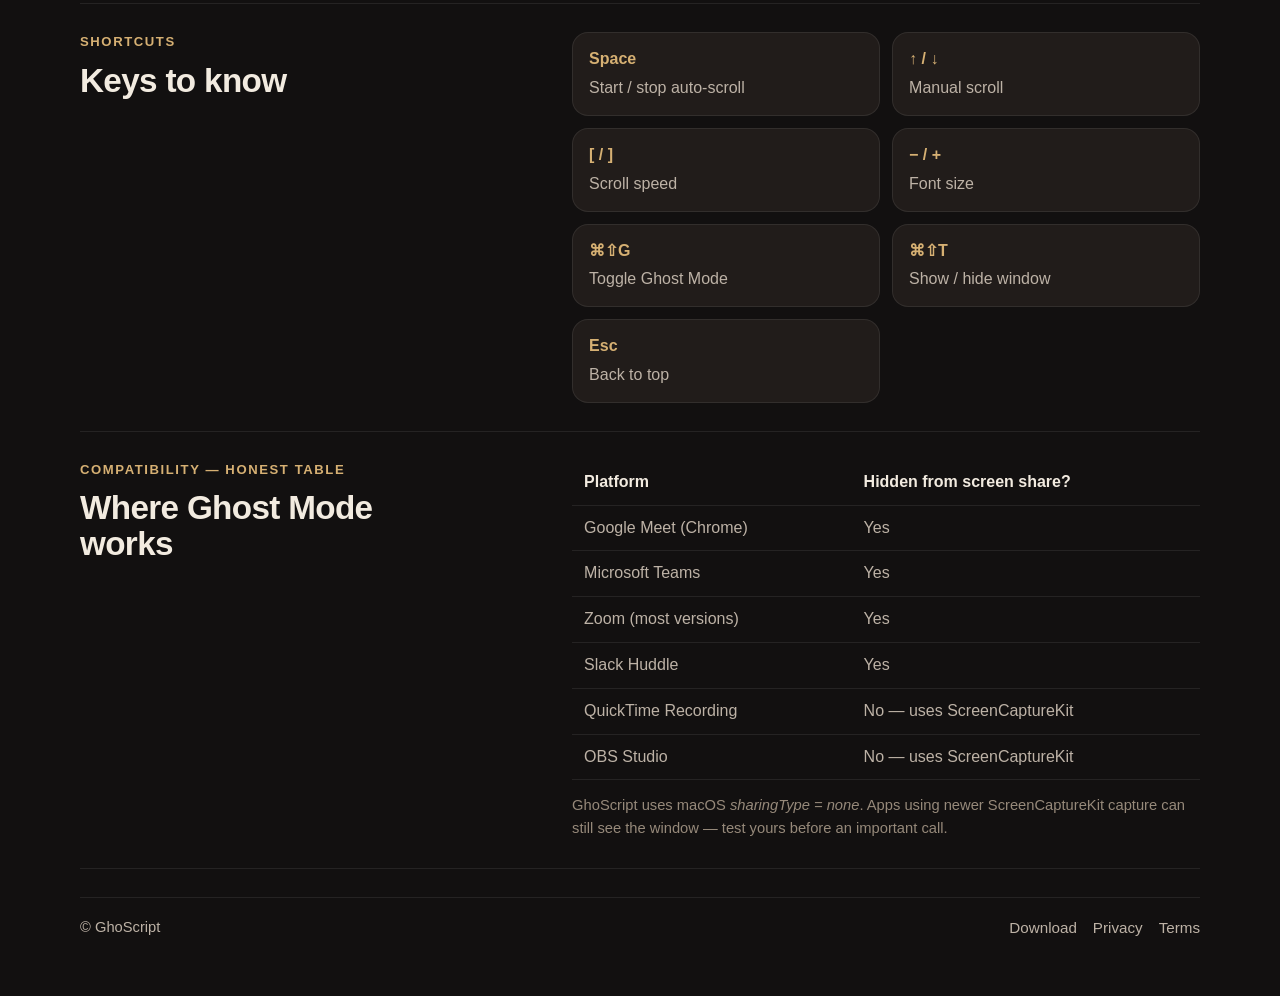
==== commit 79965d13: "Redesign in GhoScript app style: warm charcoal + gold palette from the app UI, app logo in header + " ====
--- a/index.html
+++ b/index.html
@@ -6,11 +6,13 @@
     <title>GhoScript — The Invisible Teleprompter for macOS</title>
     <meta name="description" content="GhoScript is an invisible macOS teleprompter. Read your script during video calls — no one on screen share can see it. Free download for macOS 13+." />
     <link rel="stylesheet" href="./styles.css" />
+    <link rel="icon" type="image/png" href="./logo.png" />
+    <meta name="theme-color" content="#121010" />
   </head>
   <body>
     <div class="page-shell">
       <header class="site-header">
-        <a class="brand" href="./index.html">GhoScript</a>
+        <a class="brand" href="./index.html"><img src="./logo.png" alt="GhoScript logo" />GhoScript</a>
         <nav class="site-nav">
           <a href="#download">Download</a>
           <a href="./privacy.html">Privacy</a>
@@ -31,9 +33,10 @@
           </div>
           <div class="hero-panel">
             <div class="mock-window">
-              <div class="mock-window-top"><span></span><span></span><span></span></div>
+              <div class="mock-window-top"><span></span><span></span><span></span><em class="ghost-badge">GHOST</em></div>
               <div class="mock-window-body">
                 <p>GHOST MODE ON</p>
+                <div class="guide-line"></div>
                 <p>Paste your script here, switch to Read Mode, and let it auto-scroll while you talk. Your audience only sees you.</p>
               </div>
             </div>
--- a/styles.css
+++ b/styles.css
@@ -1,340 +1,76 @@
 :root {
-  --bg: #f7f3eb;
-  --bg-soft: #fffdf8;
-  --card: rgba(255, 252, 245, 0.88);
-  --card-border: rgba(62, 48, 35, 0.1);
-  --text: #201a16;
-  --muted: #6c625a;
-  --accent: #9d6c3b;
-  --accent-soft: rgba(157, 108, 59, 0.1);
-  --shadow: rgba(55, 38, 22, 0.08);
-  --line: rgba(62, 48, 35, 0.12);
+  --bg: #121010;
+  --bg-2: #1a1414;
+  --elevated: #211c1a;
+  --card: #292421;
+  --card-border: rgba(189, 163, 125, 0.18);
+  --text: #f2ebe0;
+  --muted: #bdb2a6;
+  --accent: #d6b073;
+  --accent-soft: rgba(214, 176, 115, 0.12);
+  --copper: #ad6b47;
+  --green: #57d18f;
+  --shadow: rgba(0, 0, 0, 0.45);
+  --line: rgba(255, 255, 255, 0.08);
 }
-
-* {
-  box-sizing: border-box;
-}
-
-html,
-body {
-  margin: 0;
-  padding: 0;
-  min-height: 100%;
-  font-family: "Avenir Next", Avenir, "Segoe UI", sans-serif;
-  color: var(--text);
-  background:
-    radial-gradient(circle at top left, rgba(157, 108, 59, 0.1), transparent 28%),
-    linear-gradient(180deg, #fbf8f2 0%, #f3ede3 100%);
-}
-
-body {
-  line-height: 1.55;
-}
-
-main {
-  display: grid;
-}
-
-a {
-  color: inherit;
-  text-decoration: none;
-}
-
-.page-shell {
-  width: min(1120px, calc(100% - 32px));
-  margin: 0 auto;
-  padding: 24px 0 56px;
-}
-
-.site-header,
-.site-footer {
-  display: flex;
-  align-items: center;
-  justify-content: space-between;
-  gap: 16px;
-}
-
-.site-header {
-  margin-bottom: 28px;
-  padding: 8px 0 18px;
-  border-bottom: 1px solid rgba(62, 48, 35, 0.08);
-}
-
-.brand {
-  font-size: 1.1rem;
-  font-weight: 700;
-  letter-spacing: 0.04em;
-  text-transform: uppercase;
-  font-family: Georgia, "Times New Roman", serif;
-}
-
-.site-nav,
-.footer-links {
-  display: flex;
-  gap: 16px;
-  color: var(--muted);
-  font-size: 0.95rem;
-}
-
-.site-nav a,
-.footer-links a {
-  transition: color 160ms ease;
-}
-
-.site-nav a:hover,
-.footer-links a:hover,
-.site-nav a[aria-current="page"] {
-  color: var(--text);
-}
-
-.card {
-  background: var(--card);
-  border: 1px solid var(--card-border);
-  border-radius: 28px;
-  box-shadow: 0 18px 44px var(--shadow);
-}
-
-.hero {
-  display: grid;
-  grid-template-columns: 1.2fr 0.8fr;
-  gap: 28px;
-  padding: 44px 0 48px;
-  margin-bottom: 12px;
-  border-bottom: 1px solid var(--line);
-}
-
-.eyebrow,
-.section-label {
-  margin: 0 0 10px;
-  color: var(--accent);
-  font-size: 0.82rem;
-  font-weight: 700;
-  text-transform: uppercase;
-  letter-spacing: 0.12em;
-}
-
-h1,
-h2 {
-  margin: 0 0 14px;
-  line-height: 1.08;
-  font-family: Georgia, "Times New Roman", serif;
-  font-weight: 700;
-}
-
-h1 {
-  font-size: clamp(2.6rem, 5vw, 4.7rem);
-  max-width: 12ch;
-  letter-spacing: -0.03em;
-}
-
-h2 {
-  font-size: clamp(1.5rem, 2.6vw, 2.1rem);
-}
-
-p {
-  margin: 0 0 14px;
-  color: var(--muted);
-}
-
-.lede {
-  max-width: 58ch;
-  font-size: 1.06rem;
-  color: #544941;
-}
-
-.hero-links {
-  display: flex;
-  flex-wrap: wrap;
-  gap: 12px;
-  margin-top: 26px;
-}
-
-.button {
-  display: inline-flex;
-  align-items: center;
-  justify-content: center;
-  min-height: 46px;
-  padding: 0 18px;
-  border-radius: 999px;
-  font-weight: 600;
-  transition:
-    transform 160ms ease,
-    box-shadow 160ms ease,
-    border-color 160ms ease;
-}
-
-.button-primary {
-  background: var(--accent);
-  color: #fffaf3;
-  box-shadow: 0 14px 28px rgba(157, 108, 59, 0.18);
-}
-
-.button-secondary {
-  background: transparent;
-  border: 1px solid var(--line);
-}
-
-.button:hover {
-  transform: translateY(-1px);
-}
-
-.button-secondary:hover {
-  border-color: rgba(62, 48, 35, 0.22);
-}
-
-.hero-panel {
-  display: flex;
-  align-items: center;
-  justify-content: flex-end;
-}
-
-.mock-window {
-  width: min(360px, 100%);
-  border-radius: 26px;
-  overflow: hidden;
-  border: 1px solid rgba(62, 48, 35, 0.12);
-  background: #fffdf9;
-  box-shadow: 0 18px 44px var(--shadow);
-}
-
-.mock-window-top {
-  display: flex;
-  gap: 8px;
-  padding: 14px 16px;
-  background: rgba(157, 108, 59, 0.08);
-}
-
-.mock-window-top span {
-  width: 10px;
-  height: 10px;
-  border-radius: 50%;
-  background: rgba(157, 108, 59, 0.24);
-}
-
-.mock-window-body {
-  padding: 24px 22px 28px;
-}
-
-.mock-window-body p:first-child {
-  color: var(--text);
-  font-weight: 600;
-}
-
-.section-heading {
-  max-width: 24rem;
-}
-
-.info-section {
-  display: grid;
-  grid-template-columns: minmax(220px, 0.85fr) minmax(0, 1.15fr);
-  gap: 28px;
-  padding: 28px 0;
-  border-bottom: 1px solid var(--line);
-}
-
-.section-heading h2,
-.section-body > *:last-child {
-  margin-bottom: 0;
-}
-
-.feature-list {
-  margin: 0;
-  padding-left: 20px;
-  color: var(--muted);
-}
-
-.feature-list li + li {
-  margin-top: 10px;
-}
-
-.section-intro {
-  max-width: 60ch;
-}
-
-.platform-grid {
-  display: flex;
-  flex-wrap: wrap;
-  gap: 12px;
-  margin: 20px 0 14px;
-}
-
-.platform-pill {
-  padding: 10px 14px;
-  border-radius: 999px;
-  background: var(--accent-soft);
-  border: 1px solid rgba(157, 108, 59, 0.16);
-  color: #473427;
-  font-weight: 600;
-}
-
-.footnote,
-.legal-meta {
-  color: #877a70;
-  font-size: 0.92rem;
-}
-
-.site-footer {
-  margin-top: 28px;
-  padding-top: 18px;
-  color: var(--muted);
-  border-top: 1px solid var(--line);
-  font-size: 0.92rem;
-}
-
-.legal-shell {
-  max-width: 920px;
-}
-
-.legal-card {
-  padding: 32px;
-  background: rgba(255, 253, 249, 0.96);
-}
-
-.legal-card h2 {
-  margin-top: 28px;
-  font-size: 1.22rem;
-}
-
-@media (max-width: 860px) {
-  .hero,
-  .info-section {
-    grid-template-columns: 1fr;
-  }
-
-  .hero {
-    padding: 28px 0 36px;
-  }
-
-  h1 {
-    max-width: none;
-  }
-}
-
-@media (max-width: 560px) {
-  .page-shell {
-    width: min(100% - 20px, 1120px);
-    padding-top: 16px;
-  }
-
-  .site-header,
-  .site-footer {
-    flex-direction: column;
-    align-items: flex-start;
-  }
-
-  .legal-card {
-    padding: 22px;
-  }
-}
-/* --- GhoScript download additions (append to styles.css) --- */
-.download-card{background:#201a16;color:#fffaf3;border-radius:28px;padding:32px;box-shadow:0 18px 44px var(--shadow)}
-.download-card p{color:rgba(255,250,243,.78)}
-.download-card .button-primary{background:#fffaf3;color:#201a16;box-shadow:none}
-.download-meta{display:flex;flex-wrap:wrap;gap:10px;margin-top:16px;font-size:.92rem}
-.download-meta span{border:1px solid rgba(255,250,243,.25);border-radius:999px;padding:7px 12px}
-.shortcut-grid{display:grid;grid-template-columns:repeat(auto-fit,minmax(210px,1fr));gap:12px}
-.shortcut-item{background:var(--accent-soft);border:1px solid rgba(157,108,59,.16);border-radius:16px;padding:14px 16px;color:var(--muted)}
-.shortcut-item strong{color:var(--text);display:block;margin-bottom:4px}
-.compat-table{width:100%;border-collapse:collapse;color:var(--muted)}
-.compat-table th,.compat-table td{padding:10px 12px;border-bottom:1px solid var(--line);text-align:left}
-.compat-table th{color:var(--text)}
+* { box-sizing: border-box; }
+html, body { margin: 0; padding: 0; min-height: 100%; font-family: -apple-system, BlinkMacSystemFont, "SF Pro Text", "Segoe UI", sans-serif; color: var(--text); background: radial-gradient(circle at 85% -5%, rgba(173, 107, 71, 0.22), transparent 30%), linear-gradient(180deg, var(--bg-2) 0%, var(--bg) 45%); }
+body { line-height: 1.55; }
+main { display: grid; }
+a { color: inherit; text-decoration: none; }
+.page-shell { width: min(1120px, calc(100% - 32px)); margin: 0 auto; padding: 24px 0 56px; }
+.site-header, .site-footer { display: flex; align-items: center; justify-content: space-between; gap: 16px; }
+.site-header { margin-bottom: 28px; padding: 8px 0 18px; border-bottom: 1px solid var(--line); }
+.brand { display: inline-flex; align-items: center; gap: 12px; font-size: 1.1rem; font-weight: 700; letter-spacing: 0.04em; text-transform: uppercase; }
+.brand img { width: 38px; height: 38px; border-radius: 9px; display: block; }
+.site-nav, .footer-links { display: flex; gap: 16px; color: var(--muted); font-size: 0.95rem; }
+.site-nav a, .footer-links a { transition: color 160ms ease; }
+.site-nav a:hover, .footer-links a:hover, .site-nav a[aria-current="page"] { color: var(--accent); }
+.card { background: var(--card); border: 1px solid var(--card-border); border-radius: 28px; box-shadow: 0 18px 44px var(--shadow); }
+.hero { display: grid; grid-template-columns: 1.2fr 0.8fr; gap: 28px; padding: 44px 0 48px; margin-bottom: 12px; border-bottom: 1px solid var(--line); }
+.eyebrow, .section-label { margin: 0 0 10px; color: var(--accent); font-size: 0.82rem; font-weight: 700; text-transform: uppercase; letter-spacing: 0.12em; }
+h1, h2 { margin: 0 0 14px; line-height: 1.08; font-weight: 700; letter-spacing: -0.02em; }
+h1 { font-size: clamp(2.6rem, 5vw, 4.4rem); max-width: 13ch; }
+h2 { font-size: clamp(1.5rem, 2.6vw, 2.1rem); }
+p { margin: 0 0 14px; color: var(--muted); }
+.lede { max-width: 58ch; font-size: 1.06rem; color: #d8cfc2; }
+.hero-links { display: flex; flex-wrap: wrap; gap: 12px; margin-top: 26px; }
+.button { display: inline-flex; align-items: center; justify-content: center; min-height: 46px; padding: 0 18px; border-radius: 999px; font-weight: 600; transition: transform 160ms ease, box-shadow 160ms ease, border-color 160ms ease; }
+.button-primary { background: var(--accent); color: #171310; box-shadow: 0 0 0 1px rgba(214,176,115,0.35), 0 10px 28px rgba(214, 176, 115, 0.20); }
+.button-secondary { background: transparent; border: 1px solid var(--line); color: var(--text); }
+.button:hover { transform: translateY(-1px); }
+.button-secondary:hover { border-color: rgba(214,176,115,0.45); }
+.hero-panel { display: flex; align-items: center; justify-content: flex-end; }
+.mock-window { width: min(360px, 100%); border-radius: 26px; overflow: hidden; border: 1px solid var(--card-border); background: var(--elevated); box-shadow: 0 24px 54px var(--shadow); }
+.mock-window-top { display: flex; align-items: center; gap: 8px; padding: 14px 16px; background: rgba(214, 176, 115, 0.07); }
+.mock-window-top span { width: 10px; height: 10px; border-radius: 50%; background: rgba(214, 176, 115, 0.35); }
+.ghost-badge { margin-left: auto; padding: 3px 10px; border-radius: 999px; background: rgba(87, 209, 143, 0.14); border: 1px solid rgba(87, 209, 143, 0.45); color: var(--green); font-size: 0.72rem; font-weight: 700; letter-spacing: 0.14em; }
+.mock-window-body { padding: 24px 22px 28px; }
+.mock-window-body p:first-child { color: var(--text); font-weight: 600; }
+.guide-line { height: 2px; border-radius: 2px; background: var(--accent); box-shadow: 0 0 8px rgba(214,176,115,0.55); margin: 14px 0; }
+.section-heading { max-width: 24rem; }
+.info-section { display: grid; grid-template-columns: minmax(220px, 0.85fr) minmax(0, 1.15fr); gap: 28px; padding: 28px 0; border-bottom: 1px solid var(--line); }
+.section-heading h2, .section-body > *:last-child { margin-bottom: 0; }
+.feature-list { margin: 0; padding-left: 20px; color: var(--muted); }
+.feature-list strong { color: var(--text); }
+.feature-list li + li { margin-top: 10px; }
+.section-intro { max-width: 60ch; }
+.platform-grid { display: flex; flex-wrap: wrap; gap: 12px; margin: 20px 0 14px; }
+.platform-pill { padding: 10px 14px; border-radius: 999px; background: var(--accent-soft); border: 1px solid rgba(214, 176, 115, 0.22); color: var(--text); font-weight: 600; }
+.footnote, .legal-meta { color: #96897a; font-size: 0.92rem; }
+.site-footer { margin-top: 28px; padding-top: 18px; color: var(--muted); border-top: 1px solid var(--line); font-size: 0.92rem; }
+.legal-shell { max-width: 920px; }
+.legal-card { padding: 32px; background: var(--card); }
+.legal-card h2 { margin-top: 28px; font-size: 1.22rem; }
+.download-card { background: var(--card); color: var(--text); border: 1px solid var(--card-border); border-radius: 28px; padding: 32px; box-shadow: 0 18px 44px var(--shadow); }
+.download-card p { color: var(--muted); }
+.download-meta { display: flex; flex-wrap: wrap; gap: 10px; margin-top: 16px; font-size: 0.92rem; color: var(--muted); }
+.download-meta span { border: 1px solid var(--line); border-radius: 999px; padding: 7px 12px; }
+.shortcut-grid { display: grid; grid-template-columns: repeat(auto-fit, minmax(210px, 1fr)); gap: 12px; }
+.shortcut-item { background: var(--elevated); border: 1px solid var(--line); border-radius: 16px; padding: 14px 16px; color: var(--muted); }
+.shortcut-item strong { color: var(--accent); display: block; margin-bottom: 4px; }
+.compat-table { width: 100%; border-collapse: collapse; color: var(--muted); }
+.compat-table th, .compat-table td { padding: 10px 12px; border-bottom: 1px solid var(--line); text-align: left; }
+.compat-table th { color: var(--text); }
+@media (max-width: 860px) { .hero, .info-section { grid-template-columns: 1fr; } .hero { padding: 28px 0 36px; } h1 { max-width: none; } }
+@media (max-width: 560px) { .page-shell { width: min(100% - 20px, 1120px); padding-top: 16px; } .site-header, .site-footer { flex-direction: column; align-items: flex-start; } .legal-card { padding: 22px; } }
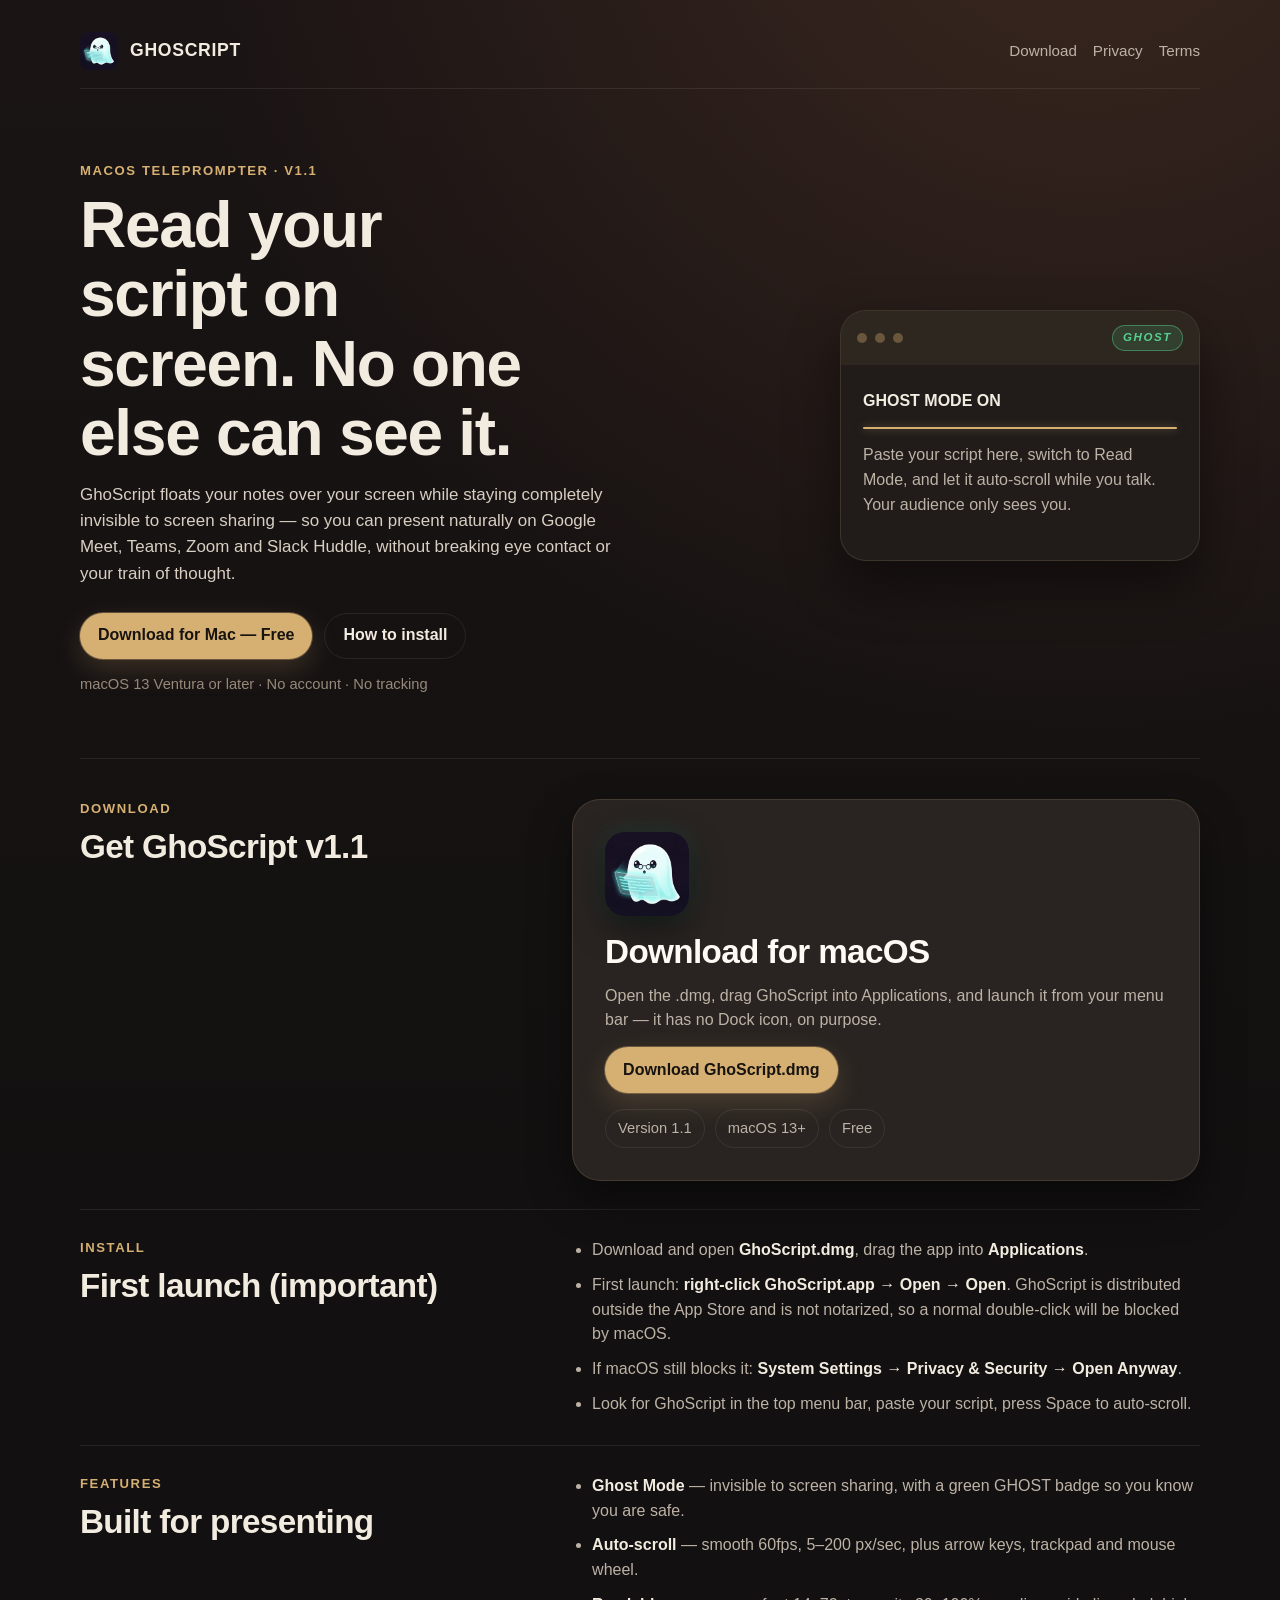
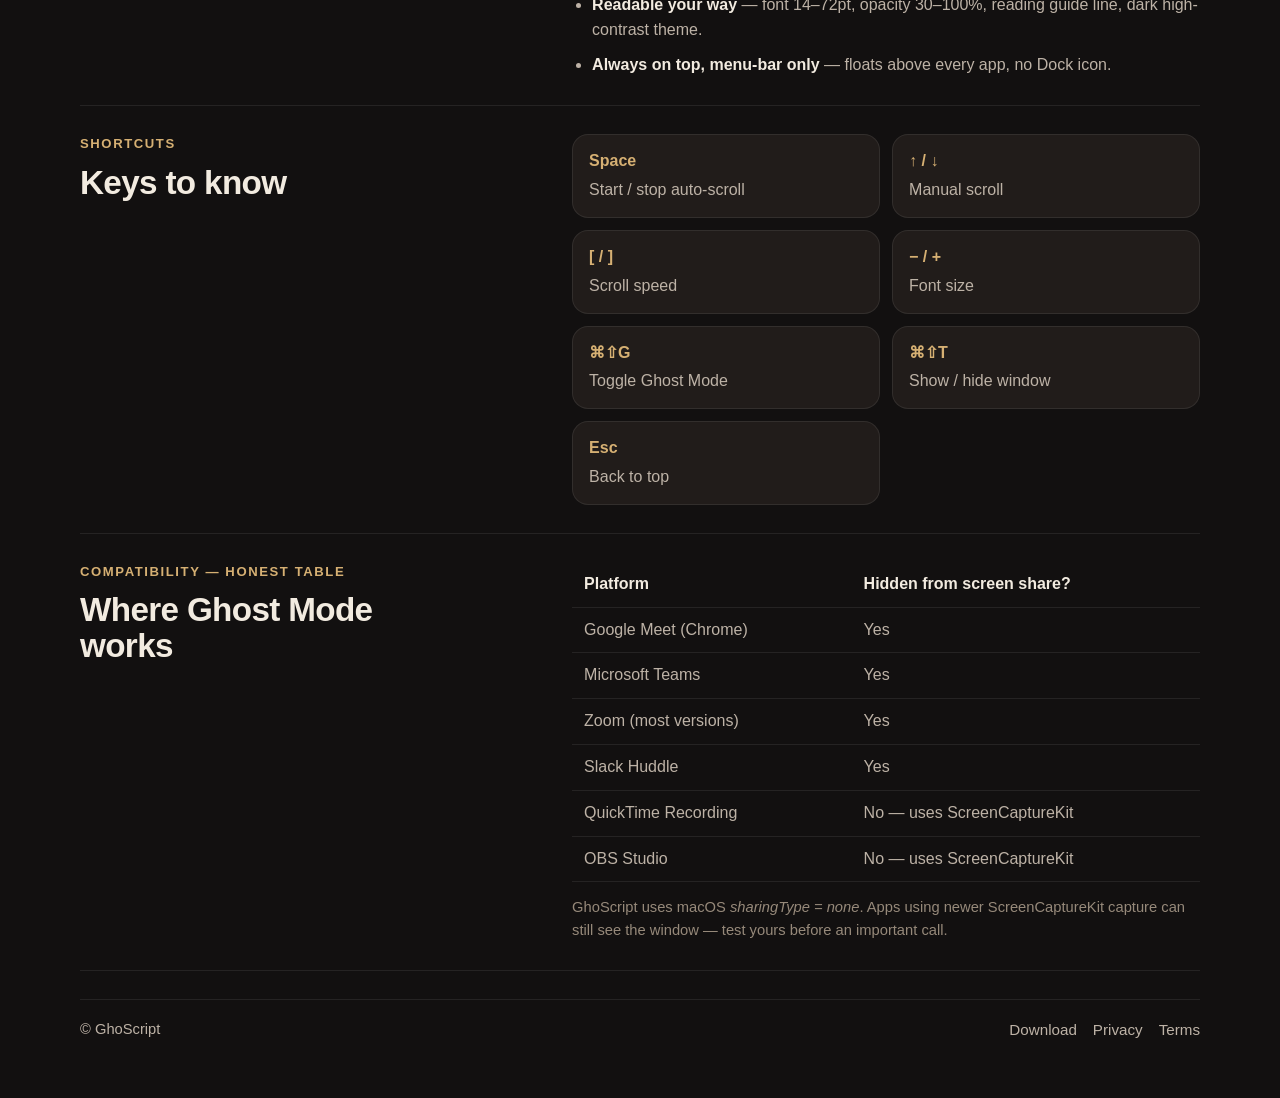
==== commit 0ac189f6: "Embed the GhoScript app logo directly in the page (header, download card, favicon)" ====
--- a/index.html
+++ b/index.html
@@ -6,13 +6,13 @@
     <title>GhoScript — The Invisible Teleprompter for macOS</title>
     <meta name="description" content="GhoScript is an invisible macOS teleprompter. Read your script during video calls — no one on screen share can see it. Free download for macOS 13+." />
     <link rel="stylesheet" href="./styles.css" />
-    <link rel="icon" type="image/png" href="./logo.png" />
+    <link rel="icon" type="image/png" href="[data-uri]" />
     <meta name="theme-color" content="#121010" />
   </head>
   <body>
     <div class="page-shell">
       <header class="site-header">
-        <a class="brand" href="./index.html"><img src="./logo.png" alt="GhoScript logo" />GhoScript</a>
+        <a class="brand" href="./index.html"><img src="[data-uri]" alt="GhoScript logo" />GhoScript</a>
         <nav class="site-nav">
           <a href="#download">Download</a>
           <a href="./privacy.html">Privacy</a>
@@ -47,6 +47,7 @@
           <div class="section-heading"><p class="section-label">Download</p><h2>Get GhoScript v1.1</h2></div>
           <div class="section-body">
             <div class="download-card">
+              <img class="app-icon" src="[data-uri]" alt="GhoScript app icon" />
               <h2 style="color:#fffaf3">Download for macOS</h2>
               <p>Open the .dmg, drag GhoScript into Applications, and launch it from your menu bar — it has no Dock icon, on purpose.</p>
               <a class="button button-primary" href="https://github.com/HiVannie/GhoScript-intro-website/releases/download/v1.1/GhoScript.dmg">Download GhoScript.dmg</a>
--- a/styles.css
+++ b/styles.css
@@ -74,3 +74,5 @@
 .compat-table th { color: var(--text); }
 @media (max-width: 860px) { .hero, .info-section { grid-template-columns: 1fr; } .hero { padding: 28px 0 36px; } h1 { max-width: none; } }
 @media (max-width: 560px) { .page-shell { width: min(100% - 20px, 1120px); padding-top: 16px; } .site-header, .site-footer { flex-direction: column; align-items: flex-start; } .legal-card { padding: 22px; } }
+
+.app-icon { width: 84px; height: 84px; border-radius: 20px; display: block; margin-bottom: 18px; box-shadow: 0 12px 32px rgba(0,0,0,0.5), 0 0 24px rgba(0,242,217,0.12); }
